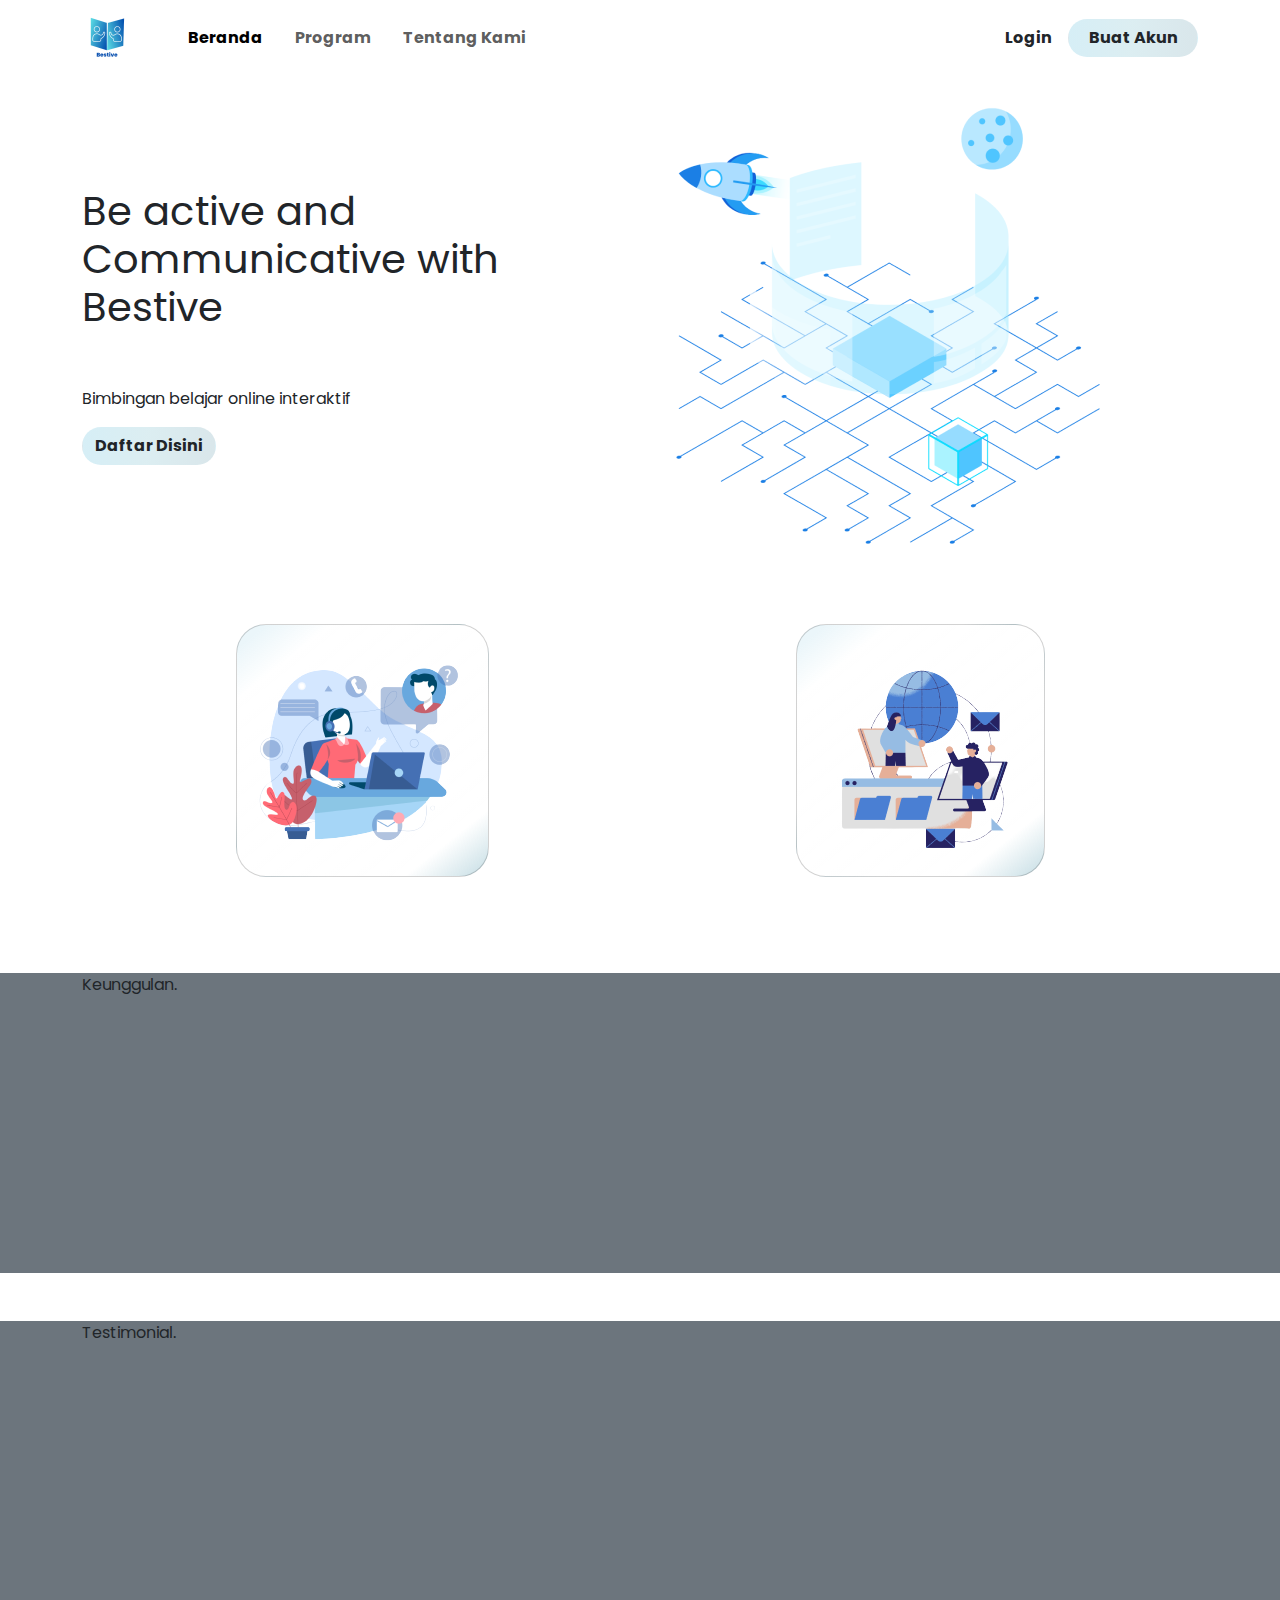
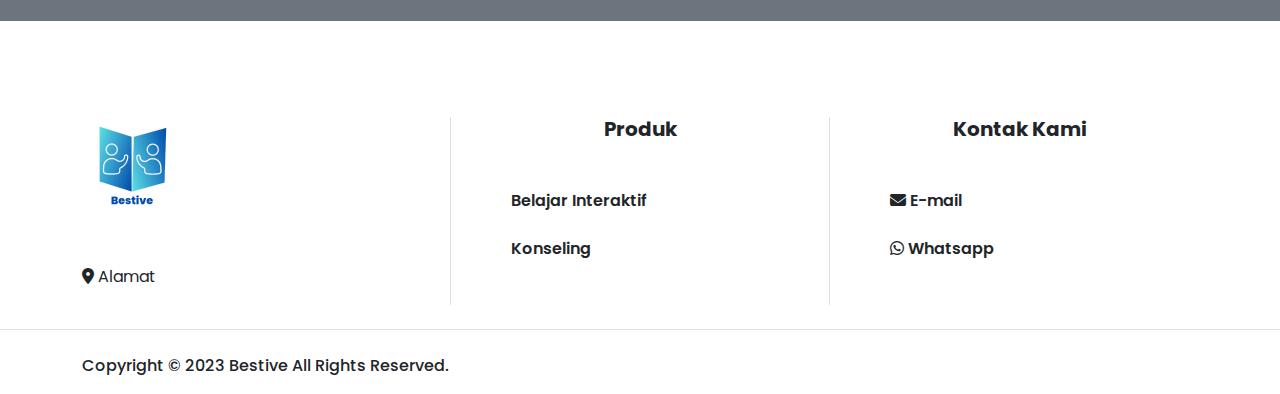
==== index.html @ b01a3004 "initial commit" ====
<!DOCTYPE html>
<html lang="en">
  <head>
    <meta charset="utf-8" />
    <meta name="viewport" content="width=device-width, initial-scale=1" />
    <title>Bestive</title>
    <link href="/assets/css/bootstrap.min.css" rel="stylesheet" />
    <link rel="stylesheet" href="/assets/css/style.css" />
    <link
      rel="stylesheet"
      href="/assets/vendor/fontawesome-free/css/all.min.css"
    />
  </head>
  <body>
    <nav class="navbar navbar-expand-lg" id="navbar">
      <div class="container">
        <a class="navbar-brand me-5" href="#">
          <img
            src="/assets/images/bestive-logo.png"
            alt="Logo"
            height="50"
            width="50"
          />
        </a>
        <button
          class="navbar-toggler"
          type="button"
          data-bs-toggle="collapse"
          data-bs-target="#navbarSupportedContent"
          aria-controls="navbarSupportedContent"
          aria-expanded="false"
          aria-label="Toggle navigation"
        >
          <span class="navbar-toggler-icon"></span>
        </button>
        <div class="collapse navbar-collapse" id="navbarSupportedContent">
          <ul class="navbar-nav me-auto mb-2 mb-lg-0">
            <li class="nav-item me-3">
              <a class="nav-link fw-bold active" aria-current="page" href="#"
                >Beranda</a
              >
            </li>
            <li class="nav-item me-3">
              <a class="nav-link fw-bold" href="#">Program</a>
            </li>
            <li class="nav-item me-3">
              <a class="nav-link fw-bold" href="#">Tentang Kami</a>
            </li>
          </ul>
          <form class="d-flex align-items-center">
            <a
              href=""
              class="text-decoration-none fw-bold text-dark me-3"
              id="btn-login"
              >Login</a
            >
            <a
              href=""
              class="btn fw-bold"
              style="background: var(--my-bg-primary)"
              id="btn-register"
              >Buat Akun</a
            >
          </form>
        </div>
      </div>
    </nav>

    <section id="hero">
      <div class="container my-3">
        <div class="row">
          <div class="col-lg-6 d-flex flex-column justify-content-center">
            <h1>Be active and Communicative with Bestive</h1>
            <p class="mt-5">Bimbingan belajar online interaktif</p>
            <div>
              <div class="text-center text-lg-start">
                <a
                  href=""
                  class="btn fw-bold d-inline-flex align-items-center justify-content-center align-self-center"
                  style="background: var(--my-bg-primary); border-radius: 30px"
                  id="btn-register"
                  >Daftar Disini</a
                >
              </div>
            </div>
          </div>
          <div
            class="col-lg-6 hero-img"
            data-aos="zoom-out"
            data-aos-delay="200"
          >
            <img src="/assets/images/hero.png" class="img-fluid" alt="" />
          </div>
        </div>
      </div>
    </section>

    <section id="programs" class="py-5">
      <div class="container">
        <div class="d-flex flex-column flex-sm-row justify-content-around">
          <div class="card mb-5">
            <div
              class="card-body d-flex justify-content-center align-items-center"
            >
              <img
                src="/assets/images/bimbel-interactive.png"
                alt="Bimbel Interaktif"
              />
            </div>
          </div>
          <div class="card mb-5">
            <div
              class="card-body d-flex justify-content-center align-items-center"
            >
              <img
                src="/assets/images/konseling-belajar.png"
                alt="Bimbel Interaktif"
              />
            </div>
          </div>
        </div>
      </div>
    </section>

    <section
      id="superiority"
      class="bg-secondary mb-5"
      style="min-height: 300px"
    >
      <div class="container">Keunggulan.</div>
    </section>
    <section
      id="testimonial"
      class="bg-secondary mb-5"
      style="min-height: 300px"
    >
      <div class="container">Testimonial.</div>
    </section>

    <footer class="pt-5">
      <div class="container">
        <div class="row">
          <div class="col-lg-4">
            <a href="">
              <img src="/assets/images/bestive-logo.png" alt="" />
            </a>
            <p class="mt-5"><i class="fa-solid fa-location-dot"></i> Alamat</p>
          </div>
          <div class="col-lg-4 border-start border-end">
            <h5 class="fw-bold text-center mb-5">Produk</h5>
            <ul class="ms-5 nav flex-column">
              <li class="nav-item mb-2">
                <p>
                  <a href="#" class="nav-link p-0 text-dark fw-semibold"
                    >Belajar Interaktif</a
                  >
                </p>
              </li>
              <li class="nav-item mb-2">
                <p>
                  <a href="#" class="nav-link p-0 text-dark fw-semibold"
                    >Konseling</a
                  >
                </p>
              </li>
            </ul>
          </div>
          <div class="col-lg-4">
            <h5 class="fw-bold text-center mb-5">Kontak Kami</h5>
            <ul class="ms-5 nav flex-column">
              <li class="nav-item mb-2">
                <p class="nav-link p-0 text-dark fw-semibold">
                  <i class="fa-solid fa-envelope"></i> E-mail
                </p>
              </li>
              <li class="nav-item mb-2">
                <p class="nav-link p-0 text-dark fw-semibold">
                  <i class="fa-brands fa-whatsapp"></i> Whatsapp
                </p>
              </li>
            </ul>
          </div>
        </div>
      </div>

      <div
        class="d-flex flex-column flex-sm-row justify-content-between pt-4 mt-4 border-top"
      >
        <div class="container">
          <p style="font-weight: 500">
            Copyright &copy; 2023 Bestive All Rights Reserved.
          </p>
        </div>
      </div>
    </footer>

    <script src="/assets/js/bootstrap.bundle.min.js"></script>
  </body>
</html>
---- assets/css/style.css ----
@import url("https://fonts.googleapis.com/css2?family=Poppins:ital,wght@0,100;0,200;0,300;0,400;0,500;0,600;0,700;0,800;0,900;1,100;1,200;1,300;1,400;1,500;1,600;1,700;1,800;1,900&display=swap");

:root {
  --my-bg-primary: linear-gradient(
    93.01deg,
    rgba(3, 151, 198, 0.16) 4.68%,
    rgba(36, 147, 171, 0.16) 49.15%,
    rgba(21, 105, 132, 0.16) 94.5%
  );
}

body {
  font-family: "Poppins", var(--bs-body-font-family);
}

#navbar #btn-register {
  width: 130px;
  border-radius: 30px;
}

#hero h1 {
  font-weight: 400;
}

#programs .card {
  border-radius: 30px;
  background: linear-gradient(
    141.6deg,
    #ebf6fa 5.13%,
    rgba(255, 255, 255, 0.51629) 16.5%,
    rgba(255, 255, 255, 0.463573) 85.35%,
    #c5dde4 100%
  );
}
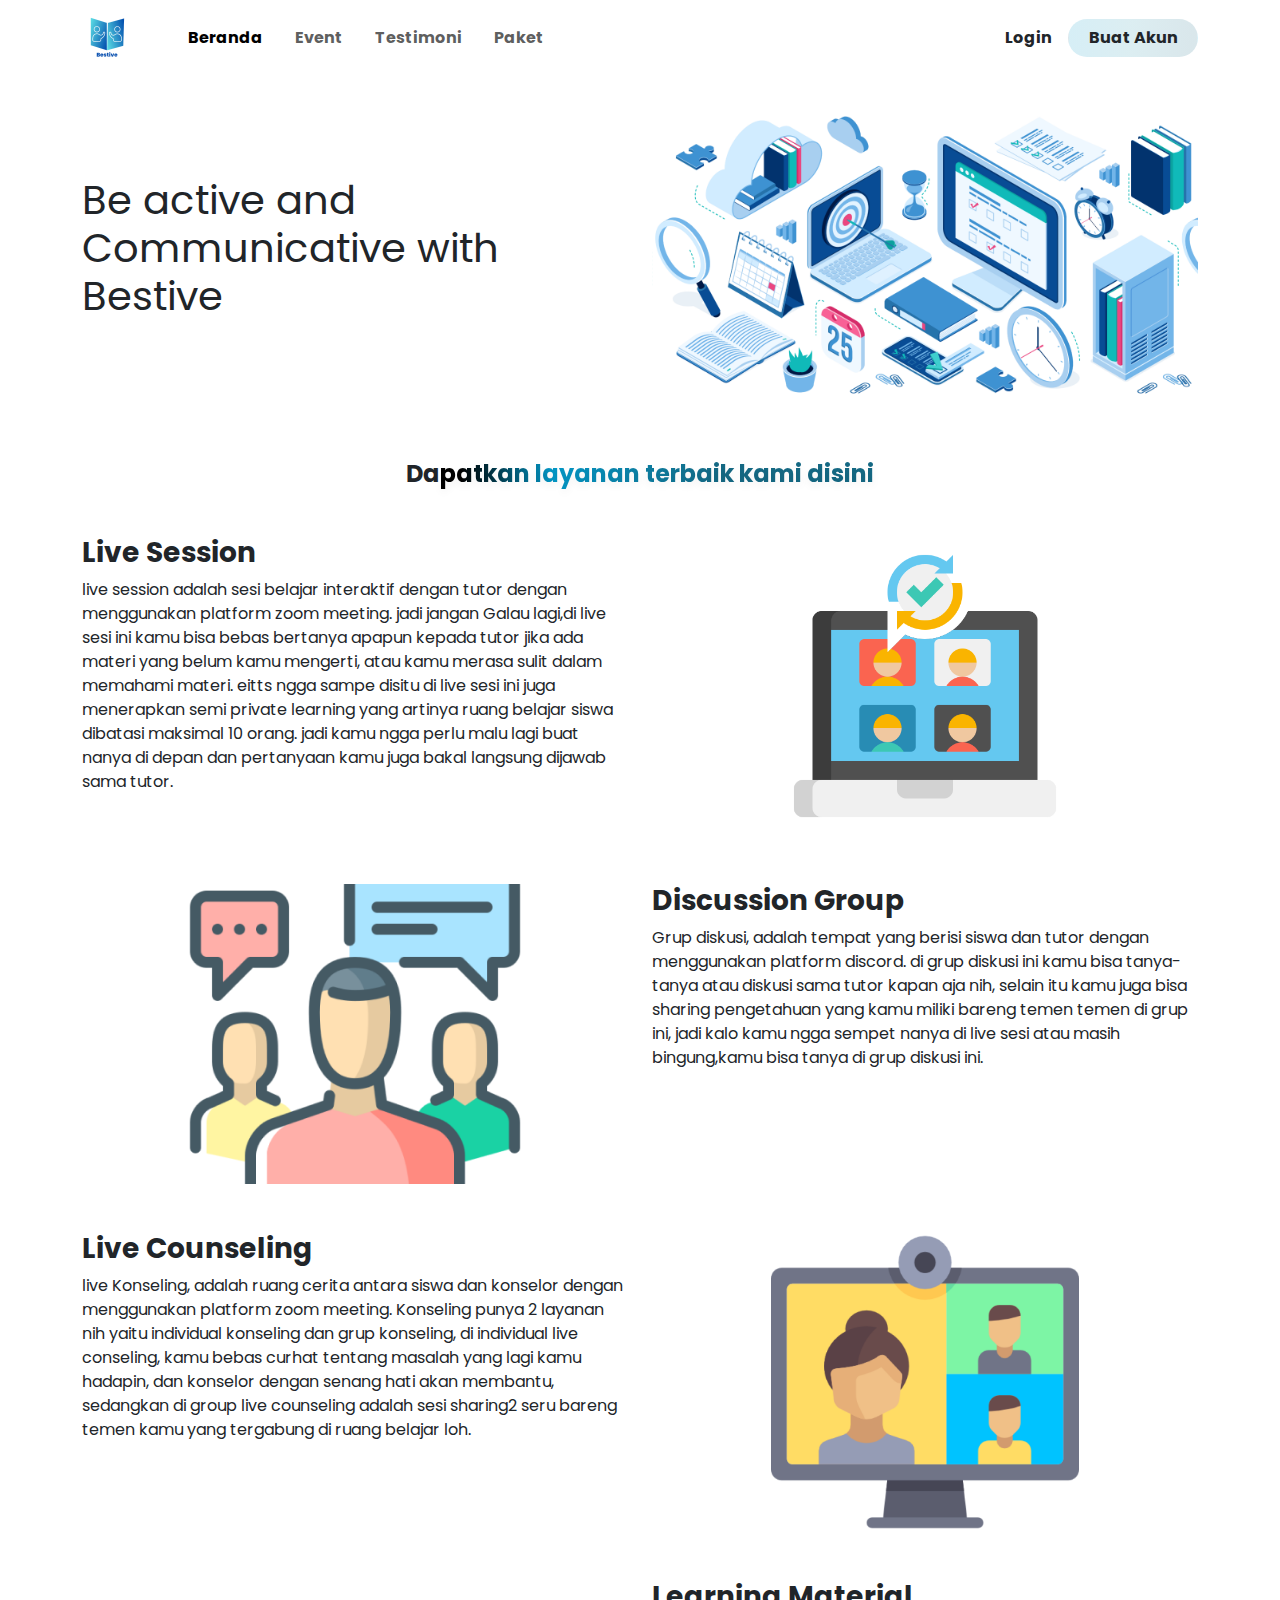
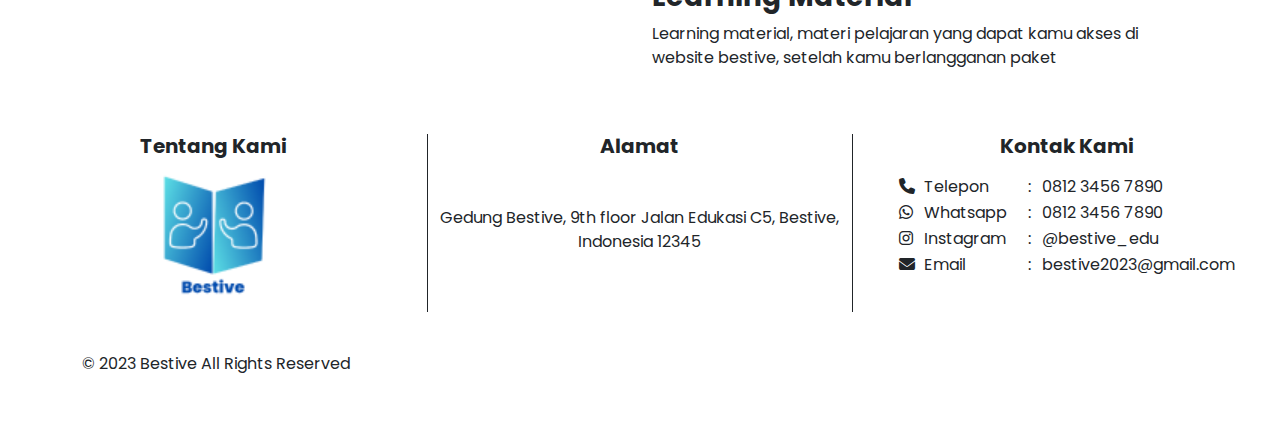
==== commit f44d8540: "merging" ====
--- a/index.html
+++ b/index.html
@@ -36,26 +36,32 @@
         <div class="collapse navbar-collapse" id="navbarSupportedContent">
           <ul class="navbar-nav me-auto mb-2 mb-lg-0">
             <li class="nav-item me-3">
-              <a class="nav-link fw-bold active" aria-current="page" href="#"
+              <a
+                class="nav-link fw-bold active"
+                aria-current="page"
+                href="./index.html"
                 >Beranda</a
               >
             </li>
             <li class="nav-item me-3">
-              <a class="nav-link fw-bold" href="#">Program</a>
-            </li>
-            <li class="nav-item me-3">
-              <a class="nav-link fw-bold" href="#">Tentang Kami</a>
+              <a class="nav-link fw-bold" href="./event.html">Event</a>
+            </li>
+            <li class="nav-item me-3">
+              <a class="nav-link fw-bold" href="./testimoni.html">Testimoni</a>
+            </li>
+            <li class="nav-item me-3">
+              <a class="nav-link fw-bold" href="./paket.html">Paket</a>
             </li>
           </ul>
           <form class="d-flex align-items-center">
             <a
-              href=""
+              href="https://dashboard-bestive.integrasiautama.my.id/login"
               class="text-decoration-none fw-bold text-dark me-3"
               id="btn-login"
               >Login</a
             >
             <a
-              href=""
+              href="https://dashboard-bestive.integrasiautama.my.id/register"
               class="btn fw-bold"
               style="background: var(--my-bg-primary)"
               id="btn-register"
@@ -71,128 +77,155 @@
         <div class="row">
           <div class="col-lg-6 d-flex flex-column justify-content-center">
             <h1>Be active and Communicative with Bestive</h1>
-            <p class="mt-5">Bimbingan belajar online interaktif</p>
-            <div>
-              <div class="text-center text-lg-start">
-                <a
-                  href=""
-                  class="btn fw-bold d-inline-flex align-items-center justify-content-center align-self-center"
-                  style="background: var(--my-bg-primary); border-radius: 30px"
-                  id="btn-register"
-                  >Daftar Disini</a
-                >
-              </div>
-            </div>
           </div>
           <div
             class="col-lg-6 hero-img"
             data-aos="zoom-out"
             data-aos-delay="200"
           >
-            <img src="/assets/images/hero.png" class="img-fluid" alt="" />
+            <img src="/assets/images/hero2.png" class="img-fluid" alt="" />
           </div>
         </div>
       </div>
     </section>
 
-    <section id="programs" class="py-5">
+    <section class="my-5" id="feature">
       <div class="container">
-        <div class="d-flex flex-column flex-sm-row justify-content-around">
-          <div class="card mb-5">
-            <div
-              class="card-body d-flex justify-content-center align-items-center"
-            >
-              <img
-                src="/assets/images/bimbel-interactive.png"
-                alt="Bimbel Interaktif"
-              />
-            </div>
-          </div>
-          <div class="card mb-5">
-            <div
-              class="card-body d-flex justify-content-center align-items-center"
-            >
-              <img
-                src="/assets/images/konseling-belajar.png"
-                alt="Bimbel Interaktif"
-              />
-            </div>
+        <h4 class="text-center">
+          Da<span>patkan layanan terbaik kami disini</span>
+        </h4>
+        <div class="row mt-5">
+          <div class="col-lg-6">
+            <h3 class="fw-bold mt-5 mt-lg-0 text-lg-start text-center">
+              Live Session
+            </h3>
+            <p class="text-lg-start text-center">
+              live session adalah sesi belajar interaktif dengan tutor dengan
+              menggunakan platform zoom meeting. jadi jangan Galau lagi,di live
+              sesi ini kamu bisa bebas bertanya apapun kepada tutor jika ada
+              materi yang belum kamu mengerti, atau kamu merasa sulit dalam
+              memahami materi. eitts ngga sampe disitu di live sesi ini juga
+              menerapkan semi private learning yang artinya ruang belajar siswa
+              dibatasi maksimal 10 orang. jadi kamu ngga perlu malu lagi buat
+              nanya di depan dan pertanyaan kamu juga bakal langsung dijawab
+              sama tutor.
+            </p>
+          </div>
+          <div class="col-lg-6 order-first order-lg-last">
+            <center>
+              <img src="./assets/images/live-session.png" height="300" />
+            </center>
+          </div>
+        </div>
+        <div class="row mt-5">
+          <div class="col-lg-6">
+            <center>
+              <img src="./assets/images/discussion-group.png" height="300" />
+            </center>
+          </div>
+          <div class="col-lg-6">
+            <h3 class="fw-bold mt-5 mt-lg-0 text-lg-start text-center">
+              Discussion Group
+            </h3>
+            <p class="text-lg-start text-center">
+              Grup diskusi, adalah tempat yang berisi siswa dan tutor dengan
+              menggunakan platform discord. di grup diskusi ini kamu bisa
+              tanya-tanya atau diskusi sama tutor kapan aja nih, selain itu kamu
+              juga bisa sharing pengetahuan yang kamu miliki bareng temen temen
+              di grup ini, jadi kalo kamu ngga sempet nanya di live sesi atau
+              masih bingung,kamu bisa tanya di grup diskusi ini.
+            </p>
+          </div>
+        </div>
+        <div class="row mt-5">
+          <div class="col-lg-6">
+            <h3 class="fw-bold mt-5 mt-lg-0 text-lg-start text-center">
+              Live Counseling
+            </h3>
+            <p class="text-lg-start text-center">
+              live Konseling, adalah ruang cerita antara siswa dan konselor
+              dengan menggunakan platform zoom meeting. Konseling punya 2
+              layanan nih yaitu individual konseling dan grup konseling, di
+              individual live conseling, kamu bebas curhat tentang masalah yang
+              lagi kamu hadapin, dan konselor dengan senang hati akan membantu,
+              sedangkan di group live counseling adalah sesi sharing2 seru
+              bareng temen kamu yang tergabung di ruang belajar loh.
+            </p>
+          </div>
+          <div class="col-lg-6 order-first order-lg-last">
+            <center>
+              <img src="./assets/images/live-konseling.png" height="300" />
+            </center>
+          </div>
+        </div>
+        <div class="row mt-5">
+          <div class="col-lg-6"></div>
+          <div class="col-lg-6">
+            <h3 class="fw-bold mt-5 mt-lg-0 text-lg-start text-center">
+              Learning Material
+            </h3>
+            <p class="text-lg-start text-center">
+              Learning material, materi pelajaran yang dapat kamu akses di
+              website bestive, setelah kamu berlangganan paket
+            </p>
           </div>
         </div>
       </div>
     </section>
 
-    <section
-      id="superiority"
-      class="bg-secondary mb-5"
-      style="min-height: 300px"
-    >
-      <div class="container">Keunggulan.</div>
-    </section>
-    <section
-      id="testimonial"
-      class="bg-secondary mb-5"
-      style="min-height: 300px"
-    >
-      <div class="container">Testimonial.</div>
-    </section>
-
-    <footer class="pt-5">
-      <div class="container">
+    <div class="my-footer-body my-5">
+      <div class="container-fluid">
         <div class="row">
           <div class="col-lg-4">
-            <a href="">
-              <img src="/assets/images/bestive-logo.png" alt="" />
-            </a>
-            <p class="mt-5"><i class="fa-solid fa-location-dot"></i> Alamat</p>
-          </div>
-          <div class="col-lg-4 border-start border-end">
-            <h5 class="fw-bold text-center mb-5">Produk</h5>
-            <ul class="ms-5 nav flex-column">
-              <li class="nav-item mb-2">
-                <p>
-                  <a href="#" class="nav-link p-0 text-dark fw-semibold"
-                    >Belajar Interaktif</a
-                  >
-                </p>
-              </li>
-              <li class="nav-item mb-2">
-                <p>
-                  <a href="#" class="nav-link p-0 text-dark fw-semibold"
-                    >Konseling</a
-                  >
-                </p>
-              </li>
-            </ul>
+            <h5 class="fw-bold text-center mb-1">Tentang Kami</h5>
+            <center>
+              <img src="./assets/images/bestive-logo.png" height="150" />
+            </center>
+          </div>
+          <div class="col-lg-4 border-start border-end border-dark">
+            <h5 class="fw-bold text-center mb-5">Alamat</h5>
+            <p class="text-center">
+              Gedung Bestive, 9th floor Jalan Edukasi C5, Bestive, Indonesia
+              12345
+            </p>
           </div>
           <div class="col-lg-4">
-            <h5 class="fw-bold text-center mb-5">Kontak Kami</h5>
-            <ul class="ms-5 nav flex-column">
-              <li class="nav-item mb-2">
-                <p class="nav-link p-0 text-dark fw-semibold">
-                  <i class="fa-solid fa-envelope"></i> E-mail
-                </p>
-              </li>
-              <li class="nav-item mb-2">
-                <p class="nav-link p-0 text-dark fw-semibold">
-                  <i class="fa-brands fa-whatsapp"></i> Whatsapp
-                </p>
-              </li>
-            </ul>
-          </div>
-        </div>
-      </div>
-
-      <div
-        class="d-flex flex-column flex-sm-row justify-content-between pt-4 mt-4 border-top"
-      >
-        <div class="container">
-          <p style="font-weight: 500">
-            Copyright &copy; 2023 Bestive All Rights Reserved.
-          </p>
-        </div>
-      </div>
-    </footer>
+            <h5 class="fw-bold text-center mb-3">Kontak Kami</h5>
+            <center>
+              <table>
+                <tr>
+                  <td style="width: 25px"><i class="fa fa-phone"></i></td>
+                  <td>Telepon</td>
+                  <td style="padding-left: 20px">:</td>
+                  <td style="padding-left: 10px">0812 3456 7890</td>
+                </tr>
+                <tr>
+                  <td style="width: 25px"><i class="fab fa-whatsapp"></i></td>
+                  <td>Whatsapp</td>
+                  <td style="padding-left: 20px">:</td>
+                  <td style="padding-left: 10px">0812 3456 7890</td>
+                </tr>
+                <tr>
+                  <td style="width: 25px"><i class="fab fa-instagram"></i></td>
+                  <td>Instagram</td>
+                  <td style="padding-left: 20px">:</td>
+                  <td style="padding-left: 10px">@bestive_edu</td>
+                </tr>
+                <tr>
+                  <td style="width: 25px"><i class="fa fa-envelope"></i></td>
+                  <td>Email</td>
+                  <td style="padding-left: 20px">:</td>
+                  <td style="padding-left: 10px">bestive2023@gmail.com</td>
+                </tr>
+              </table>
+            </center>
+          </div>
+        </div>
+      </div>
+      <div class="container">
+        <p>© 2023 Bestive All Rights Reserved</p>
+      </div>
+    </div>
 
     <script src="/assets/js/bootstrap.bundle.min.js"></script>
   </body>
--- a/assets/css/style.css
+++ b/assets/css/style.css
@@ -32,3 +32,25 @@
     #c5dde4 100%
   );
 }
+
+.my-footer-body .container {
+  margin-block: 40px;
+}
+
+#feature h4 {
+  font-weight: 700;
+}
+
+#feature h4 span {
+  background: linear-gradient(
+    264.46deg,
+    #156984 35.66%,
+    #0397c6 74.05%,
+    #000000 94.96%
+  );
+  -webkit-background-clip: text;
+  -webkit-text-fill-color: transparent;
+  background-clip: text;
+  text-fill-color: transparent;
+  text-shadow: 0px 4px 8px rgba(0, 0, 0, 0.05);
+}
